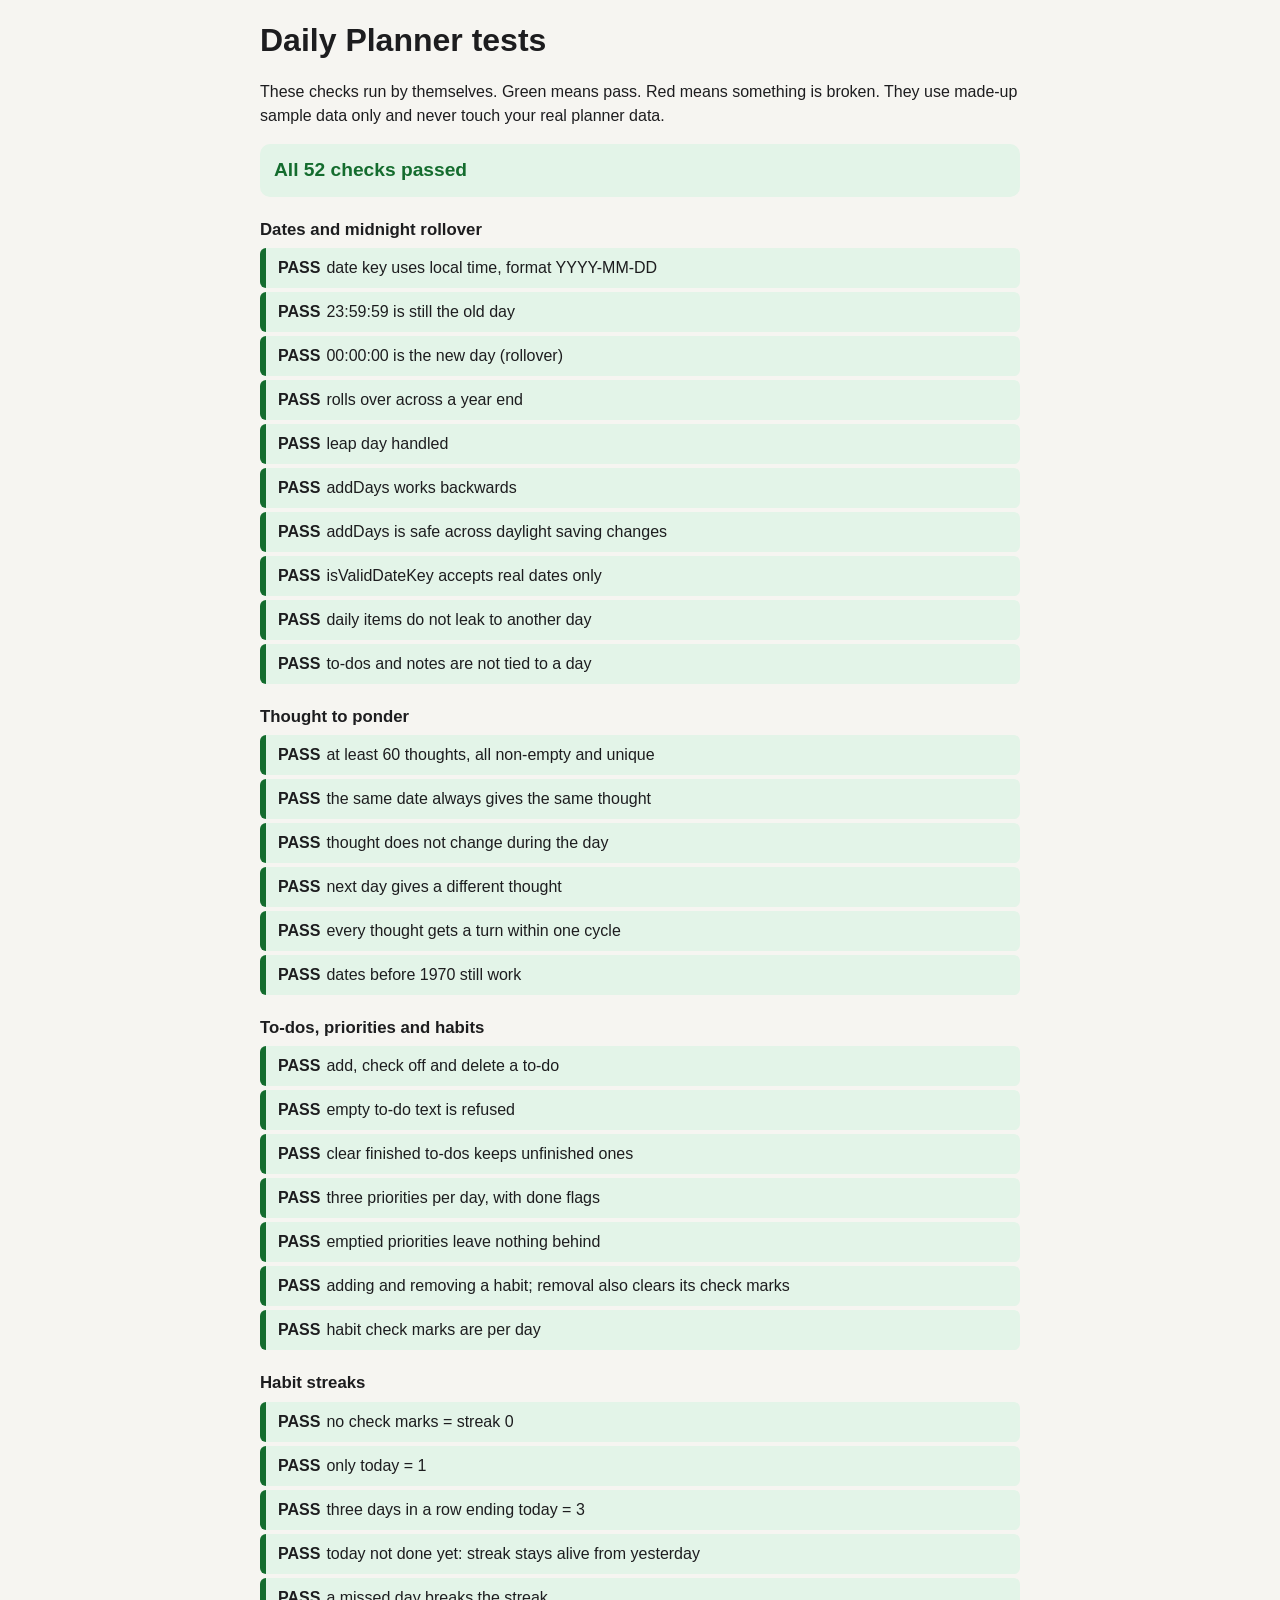
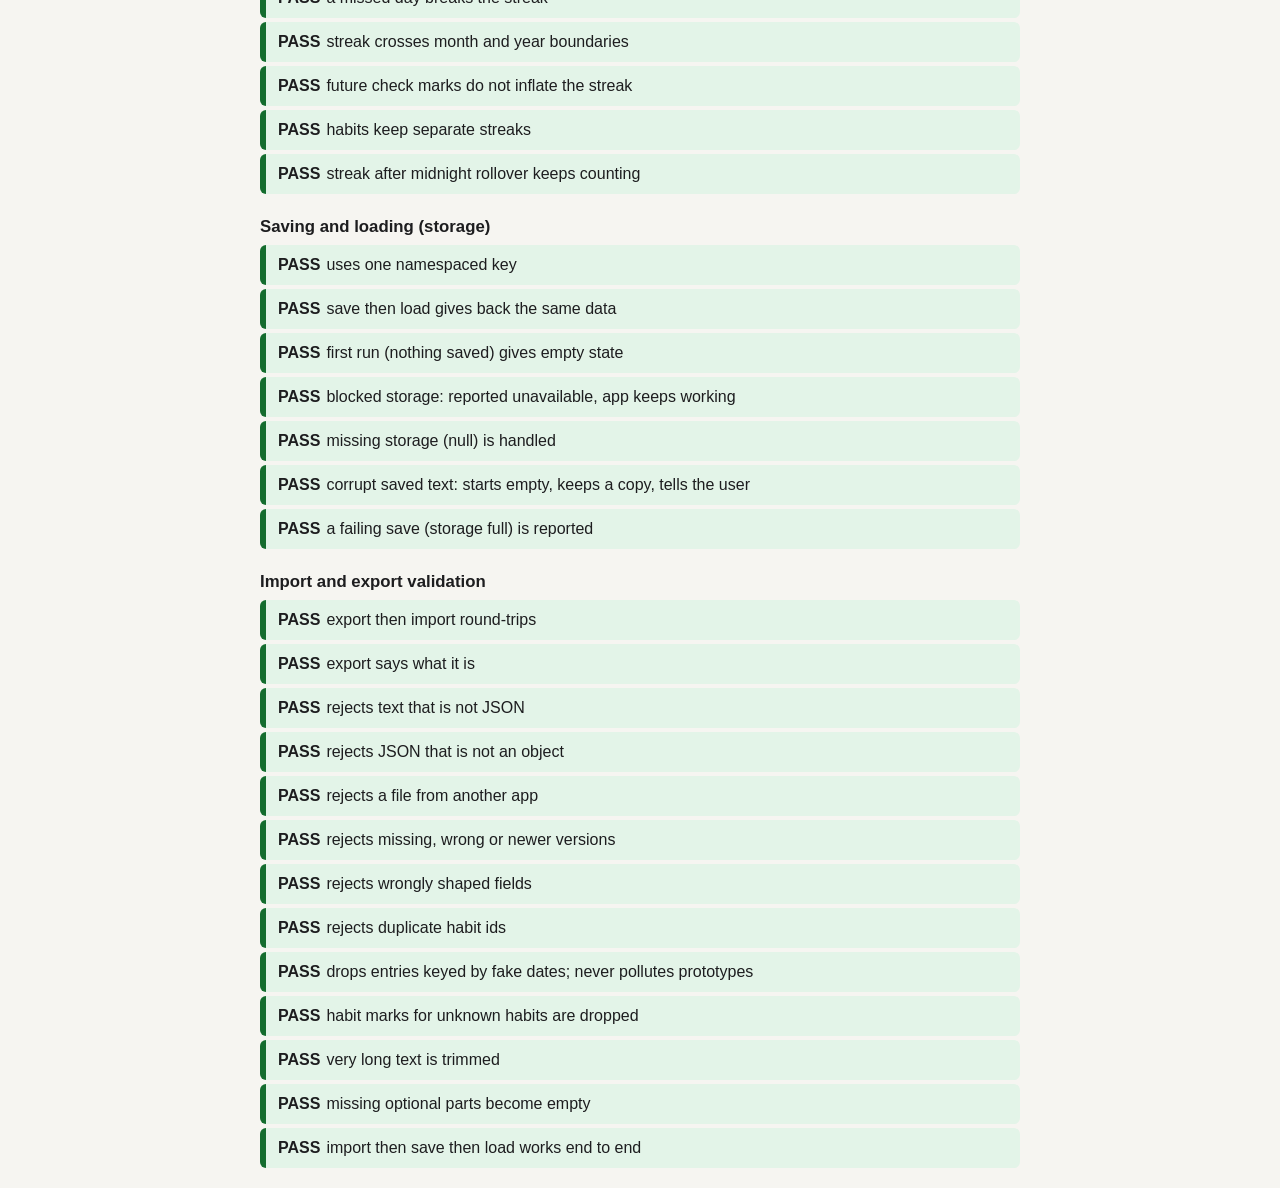
==== tests.html @ da404143 "Add tests.html: 52 automated checks for dates, streaks, storage and import" ====
<!DOCTYPE html>
<html lang="en">
<head>
  <meta charset="utf-8">
  <meta name="viewport" content="width=device-width, initial-scale=1">
  <title>Daily Planner tests</title>
  <meta name="color-scheme" content="light dark">
  <style>
    :root { --bg:#f6f5f1; --text:#1d1d1f; --pass:#146c2e; --pass-bg:#e3f4e8; --fail:#a4262c; --fail-bg:#fbe4e5; --line:#d6d4cc; }
    @media (prefers-color-scheme: dark) { :root { --bg:#121214; --text:#f2f2f4; --pass:#7fd49a; --pass-bg:#16301f; --fail:#ff9aa0; --fail-bg:#40191c; --line:#3a3a41; } }
    body { font: 16px/1.5 -apple-system, "Segoe UI", Roboto, sans-serif; background: var(--bg); color: var(--text); max-width: 760px; margin: 0 auto; padding: 16px; }
    h1 { margin: 0 0 4px; }
    #summary { font-size: 1.2rem; font-weight: 700; padding: 12px 14px; border-radius: 10px; margin: 12px 0; }
    #summary.pass { background: var(--pass-bg); color: var(--pass); }
    #summary.fail { background: var(--fail-bg); color: var(--fail); }
    h2 { font-size: 1.05rem; margin: 20px 0 6px; }
    ul { list-style: none; margin: 0; padding: 0; }
    li { padding: 8px 12px; border-left: 6px solid var(--line); margin: 4px 0; border-radius: 6px; }
    li.pass { border-color: var(--pass); background: var(--pass-bg); }
    li.fail { border-color: var(--fail); background: var(--fail-bg); }
    .mark { font-weight: 700; margin-right: 6px; }
    .msg { display: block; font-size: 0.9rem; opacity: 0.9; }
  </style>
</head>
<body>
  <h1>Daily Planner tests</h1>
  <p>These checks run by themselves. Green means pass. Red means something is broken. They use made-up sample data only and never touch your real planner data.</p>
  <div id="summary" role="status">Running&hellip;</div>
  <div id="results"></div>

  <!-- This page has no data-app attribute, so app.js loads only its logic. -->
  <script src="app.js"></script>
  <script>
  (function () {
    var P = window.Planner;
    var groups = [], current = null, passed = 0, failed = 0;

    function group(name) { current = { name: name, items: [] }; groups.push(current); }
    function test(name, fn) {
      try { fn(); current.items.push({ name: name, ok: true }); passed++; }
      catch (e) { current.items.push({ name: name, ok: false, msg: e && e.message ? e.message : String(e) }); failed++; }
    }
    function eq(actual, expected, label) {
      var a = JSON.stringify(actual), b = JSON.stringify(expected);
      if (a !== b) { throw new Error((label ? label + ': ' : '') + 'expected ' + b + ' but got ' + a); }
    }
    function ok(cond, label) { if (!cond) { throw new Error(label || 'condition was false'); } }

    // A pretend localStorage, so tests never touch the real one.
    function fakeStorage(opts) {
      opts = opts || {};
      var data = {};
      return {
        data: data,
        getItem: function (k) { return Object.prototype.hasOwnProperty.call(data, k) ? data[k] : null; },
        setItem: function (k, v) { if (opts.throws) { throw new Error('blocked'); } data[k] = String(v); },
        removeItem: function (k) { delete data[k]; }
      };
    }
    function sample() {
      var s = P.emptyState();
      P.addTodo(s, 'Sample task');
      var h = P.addHabit(s, 'Sample habit');
      P.setHabitDone(s, h.id, '2026-01-02', true);
      P.setPriorityText(s, '2026-01-02', 0, 'Sample priority');
      s.notes = 'Sample note';
      return s;
    }

    /* ---------- Dates and rollover ---------- */
    group('Dates and midnight rollover');
    test('date key uses local time, format YYYY-MM-DD', function () {
      eq(P.todayKey(new Date(2026, 0, 5, 9, 30)), '2026-01-05');
    });
    test('23:59:59 is still the old day', function () {
      eq(P.todayKey(new Date(2026, 5, 30, 23, 59, 59)), '2026-06-30');
    });
    test('00:00:00 is the new day (rollover)', function () {
      eq(P.todayKey(new Date(2026, 6, 1, 0, 0, 0)), '2026-07-01');
    });
    test('rolls over across a year end', function () {
      eq(P.todayKey(new Date(2027, 0, 1, 0, 0, 1)), '2027-01-01');
      eq(P.addDays('2026-12-31', 1), '2027-01-01');
    });
    test('leap day handled', function () {
      eq(P.addDays('2028-02-28', 1), '2028-02-29');
      eq(P.addDays('2027-02-28', 1), '2027-03-01');
    });
    test('addDays works backwards', function () {
      eq(P.addDays('2026-03-01', -1), '2026-02-28');
    });
    test('addDays is safe across daylight saving changes', function () {
      eq(P.addDays('2026-03-08', 1), '2026-03-09');
      eq(P.addDays('2026-11-01', 1), '2026-11-02');
      eq(P.addDays('2026-03-07', 3), '2026-03-10');
    });
    test('isValidDateKey accepts real dates only', function () {
      ok(P.isValidDateKey('2026-02-28'));
      ok(!P.isValidDateKey('2026-02-30'), 'Feb 30');
      ok(!P.isValidDateKey('2026-2-3'), 'no zero padding');
      ok(!P.isValidDateKey('__proto__'), '__proto__');
      ok(!P.isValidDateKey(20260101), 'a number');
      ok(!P.isValidDateKey(null), 'null');
    });
    test('daily items do not leak to another day', function () {
      var s = P.emptyState();
      P.setPriorityText(s, '2026-01-01', 0, 'Only on Jan 1');
      eq(P.getPriorities(s, '2026-01-01')[0].text, 'Only on Jan 1');
      eq(P.getPriorities(s, '2026-01-02')[0].text, '');
    });
    test('to-dos and notes are not tied to a day', function () {
      var s = P.emptyState();
      P.addTodo(s, 'Carry over'); s.notes = 'Keep me';
      // Nothing about a date is stored on them, so they appear every day.
      ok(!('date' in s.todos[0]), 'todo has no date');
      eq(s.notes, 'Keep me');
    });

    /* ---------- Thoughts ---------- */
    group('Thought to ponder');
    test('at least 60 thoughts, all non-empty and unique', function () {
      ok(P.THOUGHTS.length >= 60, 'only ' + P.THOUGHTS.length);
      var seen = {};
      P.THOUGHTS.forEach(function (t) {
        ok(typeof t === 'string' && t.length > 10, 'empty thought');
        ok(!seen[t], 'duplicate: ' + t); seen[t] = true;
      });
    });
    test('the same date always gives the same thought', function () {
      eq(P.thoughtFor('2026-05-05'), P.thoughtFor('2026-05-05'));
    });
    test('thought does not change during the day', function () {
      var morning = P.thoughtFor(P.todayKey(new Date(2026, 4, 5, 6, 0)));
      var night = P.thoughtFor(P.todayKey(new Date(2026, 4, 5, 23, 59)));
      eq(morning, night);
    });
    test('next day gives a different thought', function () {
      ok(P.thoughtFor('2026-05-05') !== P.thoughtFor('2026-05-06'));
    });
    test('every thought gets a turn within one cycle', function () {
      var seen = {}, d = '2026-01-01', n;
      for (n = 0; n < P.THOUGHTS.length; n++) { seen[P.thoughtFor(d)] = true; d = P.addDays(d, 1); }
      eq(Object.keys(seen).length, P.THOUGHTS.length);
    });
    test('dates before 1970 still work', function () {
      ok(typeof P.thoughtFor('1960-06-15') === 'string' && P.thoughtFor('1960-06-15').length > 0);
    });

    /* ---------- To-dos, priorities, habits ---------- */
    group('To-dos, priorities and habits');
    test('add, check off and delete a to-do', function () {
      var s = P.emptyState();
      var t = P.addTodo(s, '  Buy   sample milk ');
      eq(t.text, 'Buy sample milk', 'whitespace tidied');
      eq(s.todos.length, 1);
      P.toggleTodo(s, t.id); ok(s.todos[0].done, 'checked');
      P.toggleTodo(s, t.id); ok(!s.todos[0].done, 'unchecked');
      P.deleteTodo(s, t.id); eq(s.todos.length, 0);
    });
    test('empty to-do text is refused', function () {
      var s = P.emptyState();
      eq(P.addTodo(s, '   '), null); eq(s.todos.length, 0);
    });
    test('clear finished to-dos keeps unfinished ones', function () {
      var s = P.emptyState();
      var a = P.addTodo(s, 'A'); P.addTodo(s, 'B'); P.toggleTodo(s, a.id);
      eq(P.clearDoneTodos(s), 1); eq(s.todos.map(function (t) { return t.text; }), ['B']);
    });
    test('three priorities per day, with done flags', function () {
      var s = P.emptyState();
      eq(P.getPriorities(s, '2026-01-01').length, 3);
      P.setPriorityText(s, '2026-01-01', 2, 'Third'); P.setPriorityDone(s, '2026-01-01', 2, true);
      var p = P.getPriorities(s, '2026-01-01');
      eq(p[2], { text: 'Third', done: true });
      ok(!P.setPriorityText(s, '2026-01-01', 3, 'x'), 'index 3 refused');
    });
    test('emptied priorities leave nothing behind', function () {
      var s = P.emptyState();
      P.setPriorityText(s, '2026-01-01', 0, 'x'); P.setPriorityText(s, '2026-01-01', 0, '');
      eq(Object.keys(s.priorities).length, 0);
    });
    test('adding and removing a habit; removal also clears its check marks', function () {
      var s = P.emptyState();
      var h = P.addHabit(s, 'Sample habit');
      P.setHabitDone(s, h.id, '2026-01-01', true);
      ok(P.isHabitDone(s, h.id, '2026-01-01'));
      P.removeHabit(s, h.id);
      eq(s.habits.length, 0); eq(Object.keys(s.habitLog).length, 0);
    });
    test('habit check marks are per day', function () {
      var s = P.emptyState(); var h = P.addHabit(s, 'H');
      P.setHabitDone(s, h.id, '2026-01-01', true);
      ok(P.isHabitDone(s, h.id, '2026-01-01')); ok(!P.isHabitDone(s, h.id, '2026-01-02'));
      P.setHabitDone(s, h.id, '2026-01-01', false); ok(!P.isHabitDone(s, h.id, '2026-01-01'));
    });

    /* ---------- Streaks ---------- */
    group('Habit streaks');
    function streakWith(days, today) {
      var s = P.emptyState(); var h = P.addHabit(s, 'H');
      days.forEach(function (d) { P.setHabitDone(s, h.id, d, true); });
      return P.currentStreak(s, h.id, today);
    }
    test('no check marks = streak 0', function () { eq(streakWith([], '2026-03-10'), 0); });
    test('only today = 1', function () { eq(streakWith(['2026-03-10'], '2026-03-10'), 1); });
    test('three days in a row ending today = 3', function () {
      eq(streakWith(['2026-03-08', '2026-03-09', '2026-03-10'], '2026-03-10'), 3);
    });
    test('today not done yet: streak stays alive from yesterday', function () {
      eq(streakWith(['2026-03-08', '2026-03-09'], '2026-03-10'), 2);
    });
    test('a missed day breaks the streak', function () {
      eq(streakWith(['2026-03-07', '2026-03-08', '2026-03-10'], '2026-03-10'), 1);
      eq(streakWith(['2026-03-05', '2026-03-06'], '2026-03-10'), 0);
    });
    test('streak crosses month and year boundaries', function () {
      eq(streakWith(['2026-12-30', '2026-12-31', '2027-01-01', '2027-01-02'], '2027-01-02'), 4);
    });
    test('future check marks do not inflate the streak', function () {
      eq(streakWith(['2026-03-10', '2026-03-11', '2026-03-12'], '2026-03-10'), 1);
    });
    test('habits keep separate streaks', function () {
      var s = P.emptyState(); var a = P.addHabit(s, 'A'); var b = P.addHabit(s, 'B');
      P.setHabitDone(s, a.id, '2026-03-10', true); P.setHabitDone(s, a.id, '2026-03-09', true);
      P.setHabitDone(s, b.id, '2026-03-10', true);
      eq(P.currentStreak(s, a.id, '2026-03-10'), 2); eq(P.currentStreak(s, b.id, '2026-03-10'), 1);
    });
    test('streak after midnight rollover keeps counting', function () {
      var s = P.emptyState(); var h = P.addHabit(s, 'H');
      P.setHabitDone(s, h.id, '2026-03-09', true); P.setHabitDone(s, h.id, '2026-03-10', true);
      eq(P.currentStreak(s, h.id, P.todayKey(new Date(2026, 2, 10, 23, 59))), 2);
      eq(P.currentStreak(s, h.id, P.todayKey(new Date(2026, 2, 11, 0, 0))), 2, 'alive until the new day ends');
      eq(P.currentStreak(s, h.id, P.todayKey(new Date(2026, 2, 12, 0, 0))), 0, 'broken after a missed day');
    });

    /* ---------- Storage ---------- */
    group('Saving and loading (storage)');
    test('uses one namespaced key', function () {
      var fs = fakeStorage(); var store = P.createStore(fs);
      store.save(sample());
      eq(Object.keys(fs.data), [P.STORAGE_KEY]); eq(P.STORAGE_KEY, 'dailyPlanner.v1');
    });
    test('save then load gives back the same data', function () {
      var fs = fakeStorage(); var s = sample();
      P.createStore(fs).save(s);
      eq(P.createStore(fs).load(), s);
    });
    test('first run (nothing saved) gives empty state', function () {
      eq(P.createStore(fakeStorage()).load(), P.emptyState());
    });
    test('blocked storage: reported unavailable, app keeps working', function () {
      var store = P.createStore(fakeStorage({ throws: true }));
      ok(!store.available, 'available should be false');
      eq(store.save(sample()), false);
      ok(store.saveProblem, 'saveProblem set');
      eq(store.load().notes, 'Sample note', 'kept in memory for this visit');
    });
    test('missing storage (null) is handled', function () {
      var store = P.createStore(null); ok(!store.available); eq(store.load(), P.emptyState());
    });
    test('corrupt saved text: starts empty, keeps a copy, tells the user', function () {
      var fs = fakeStorage(); fs.data[P.STORAGE_KEY] = '{ not json';
      var store = P.createStore(fs);
      eq(store.load(), P.emptyState()); ok(store.loadProblem, 'loadProblem set');
      eq(fs.data[P.STORAGE_KEY + '.unreadable'], '{ not json');
    });
    test('a failing save (storage full) is reported', function () {
      var fs = fakeStorage(); var store = P.createStore(fs);
      fs.setItem = function () { throw new Error('quota'); };
      eq(store.save(sample()), false); ok(store.saveProblem);
    });

    /* ---------- Import / export ---------- */
    group('Import and export validation');
    function exported(mutate) {
      var env = P.buildExport(sample(), new Date(2026, 0, 2, 12, 0, 0));
      if (mutate) { mutate(env); }
      return JSON.stringify(env);
    }
    test('export then import round-trips', function () {
      var r = P.validateImport(exported());
      ok(r.ok, r.error);
      eq(r.state.todos.length, 1); eq(r.state.habits.length, 1); eq(r.state.notes, 'Sample note');
      eq(P.getPriorities(r.state, '2026-01-02')[0].text, 'Sample priority');
      ok(P.isHabitDone(r.state, r.state.habits[0].id, '2026-01-02'));
    });
    test('export says what it is', function () {
      var env = P.buildExport(P.emptyState());
      eq(env.app, 'dailyPlanner'); eq(env.version, 1); ok(typeof env.exportedAt === 'string');
    });
    test('rejects text that is not JSON', function () { ok(!P.validateImport('hello').ok); });
    test('rejects JSON that is not an object', function () {
      ok(!P.validateImport('[1,2,3]').ok); ok(!P.validateImport('null').ok); ok(!P.validateImport('"x"').ok);
    });
    test('rejects a file from another app', function () {
      ok(!P.validateImport(exported(function (e) { e.app = 'somethingElse'; })).ok);
      ok(!P.validateImport('{"todos":[]}').ok);
    });
    test('rejects missing, wrong or newer versions', function () {
      ok(!P.validateImport(exported(function (e) { delete e.version; })).ok, 'missing');
      ok(!P.validateImport(exported(function (e) { e.version = '1'; })).ok, 'text version');
      ok(!P.validateImport(exported(function (e) { e.version = 99; })).ok, 'newer');
    });
    test('rejects wrongly shaped fields', function () {
      ok(!P.validateImport(exported(function (e) { e.data.todos = 'nope'; })).ok, 'todos');
      ok(!P.validateImport(exported(function (e) { e.data.todos = [{ text: 5, done: false }]; })).ok, 'todo text');
      ok(!P.validateImport(exported(function (e) { e.data.todos = [{ text: 'a', done: 'yes' }]; })).ok, 'todo done');
      ok(!P.validateImport(exported(function (e) { e.data.habits = [{ name: 'x' }]; })).ok, 'habit id');
      ok(!P.validateImport(exported(function (e) { e.data.notes = 12; })).ok, 'notes');
      ok(!P.validateImport(exported(function (e) { e.data.priorities = []; })).ok, 'priorities');
      ok(!P.validateImport(exported(function (e) { e.data = 'x'; })).ok, 'data');
    });
    test('rejects duplicate habit ids', function () {
      ok(!P.validateImport(exported(function (e) {
        e.data.habits = [{ id: 'a', name: 'A' }, { id: 'a', name: 'B' }];
      })).ok);
    });
    test('drops entries keyed by fake dates; never pollutes prototypes', function () {
      var text = '{"app":"dailyPlanner","version":1,"data":{"priorities":{"__proto__":[{"text":"x","done":true},{},{}],"2026-13-45":[{"text":"x"}],"2026-01-03":[{"text":"ok"},{},{}]},"habitLog":{"__proto__":["a"],"constructor":["a"]}}}';
      var r = P.validateImport(text);
      ok(r.ok, r.error);
      eq(Object.keys(r.state.priorities), ['2026-01-03']);
      eq(Object.keys(r.state.habitLog).length, 0);
      ok(({}).done === undefined, 'Object.prototype untouched');
    });
    test('habit marks for unknown habits are dropped', function () {
      var r = P.validateImport(exported(function (e) { e.data.habitLog['2026-01-05'] = ['ghost']; }));
      ok(r.ok); ok(!r.state.habitLog['2026-01-05']);
    });
    test('very long text is trimmed', function () {
      var r = P.validateImport(exported(function (e) { e.data.todos[0].text = new Array(2001).join('a'); }));
      ok(r.ok); eq(r.state.todos[0].text.length, 500);
    });
    test('missing optional parts become empty', function () {
      var r = P.validateImport('{"app":"dailyPlanner","version":1,"data":{}}');
      ok(r.ok); eq(r.state, P.emptyState());
    });
    test('import then save then load works end to end', function () {
      var r = P.validateImport(exported()); var fs = fakeStorage();
      P.createStore(fs).save(r.state);
      eq(P.createStore(fs).load().notes, 'Sample note');
    });

    /* ---------- Show results ---------- */
    var out = document.getElementById('results');
    groups.forEach(function (g) {
      var h = document.createElement('h2'); h.textContent = g.name; out.appendChild(h);
      var ul = document.createElement('ul');
      g.items.forEach(function (it) {
        var li = document.createElement('li'); li.className = it.ok ? 'pass' : 'fail';
        var mark = document.createElement('span'); mark.className = 'mark'; mark.textContent = it.ok ? 'PASS' : 'FAIL';
        li.appendChild(mark); li.appendChild(document.createTextNode(it.name));
        if (!it.ok) { var m = document.createElement('span'); m.className = 'msg'; m.textContent = it.msg; li.appendChild(m); }
        ul.appendChild(li);
      });
      out.appendChild(ul);
    });
    var sum = document.getElementById('summary');
    sum.className = failed ? 'fail' : 'pass';
    sum.textContent = failed ? failed + ' failed, ' + passed + ' passed' : 'All ' + passed + ' checks passed';
    document.title = (failed ? 'FAIL' : 'PASS') + ' - Daily Planner tests';
  })();
  </script>
</body>
</html>
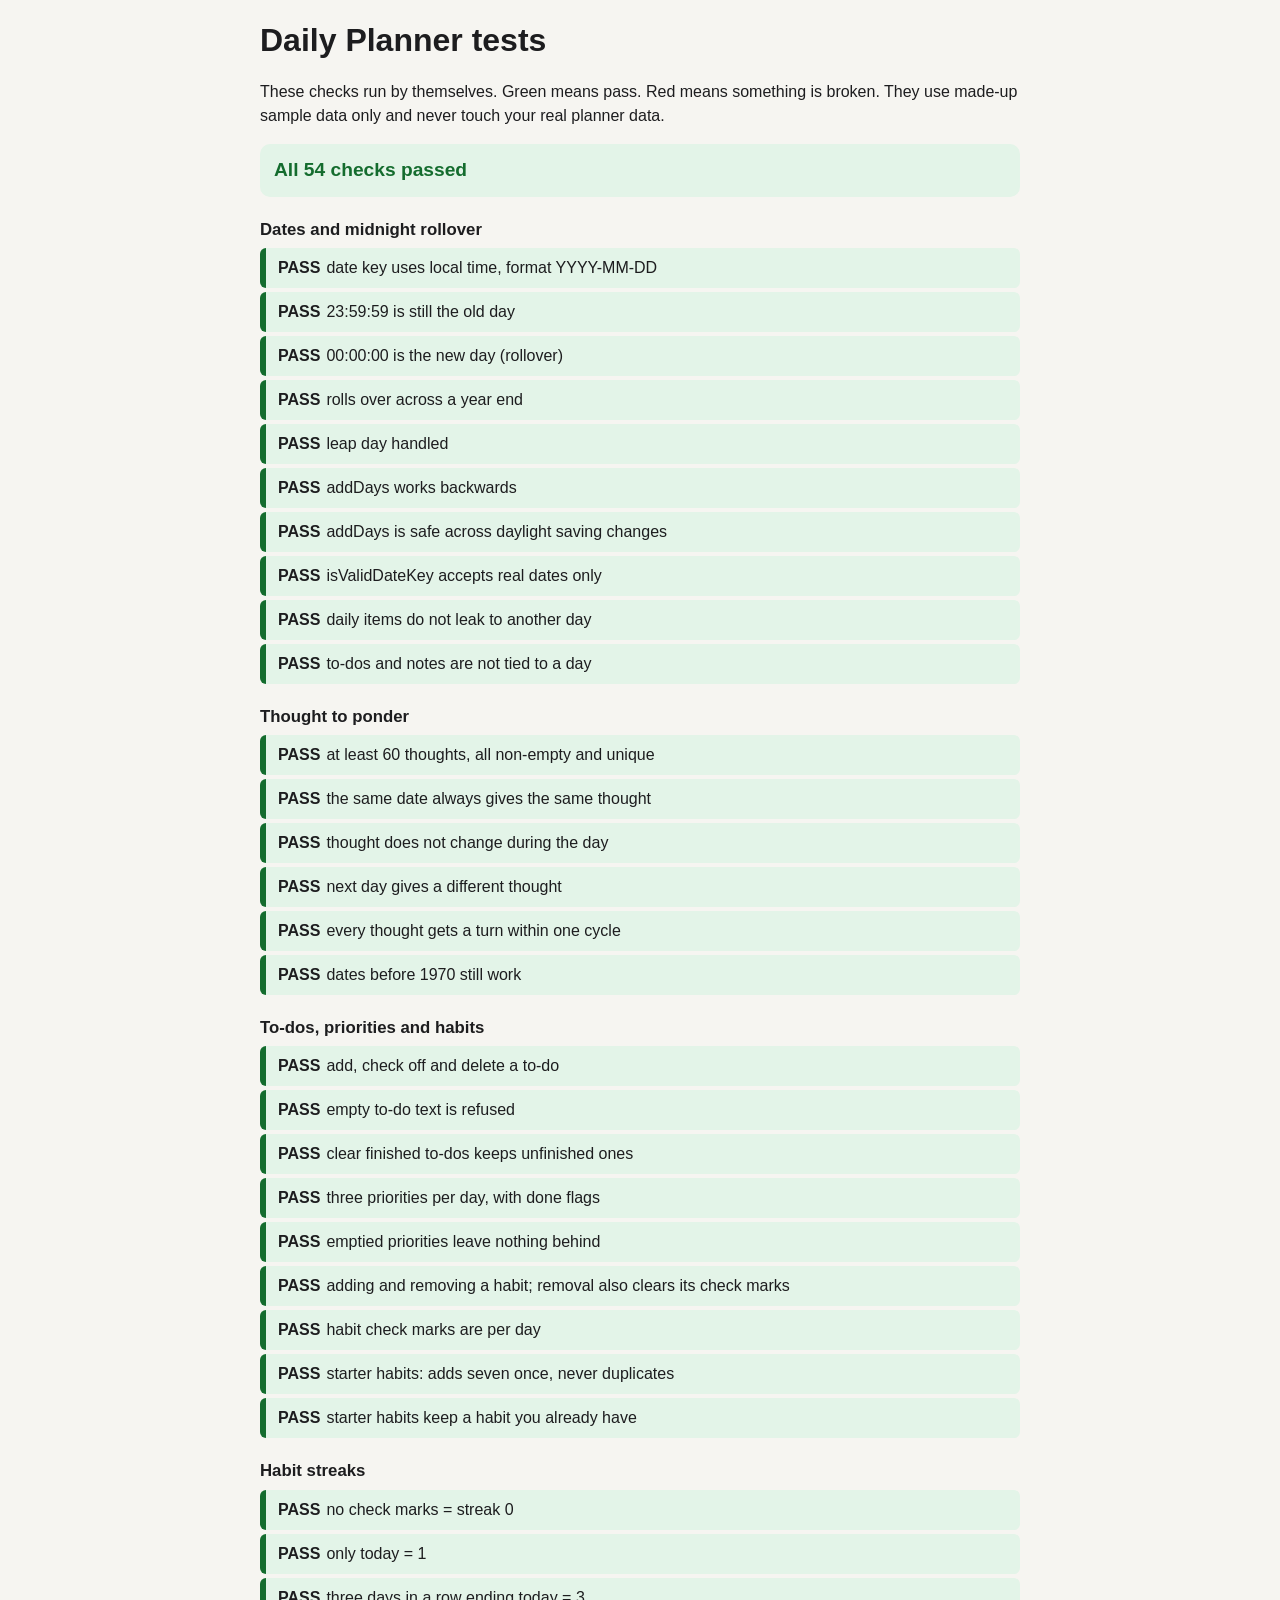
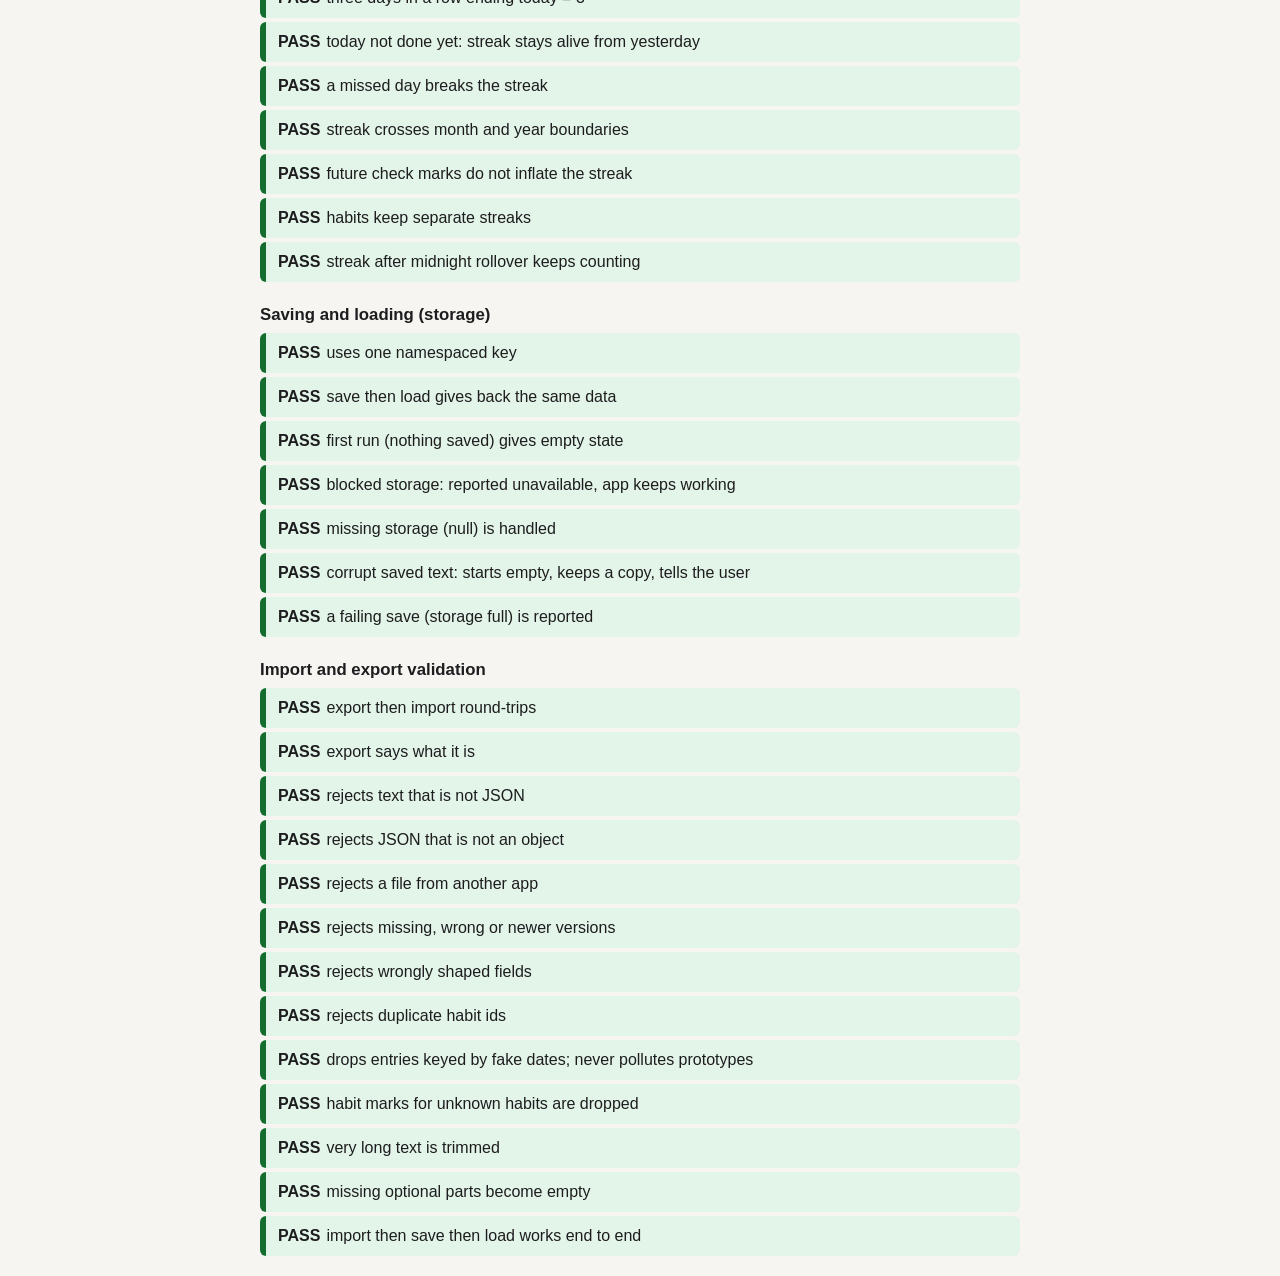
==== commit cf585cd5: "Add 'Add 7 starter habits' button (one per longevity area) Only adds habits that are missing, so rep" ====
--- a/tests.html
+++ b/tests.html
@@ -194,6 +194,16 @@
       P.setHabitDone(s, h.id, '2026-01-01', false); ok(!P.isHabitDone(s, h.id, '2026-01-01'));
     });
 
+    test('starter habits: adds seven once, never duplicates', function () {
+      var s = P.emptyState();
+      eq(P.addStarterHabits(s), 7); eq(s.habits.length, 7);
+      eq(P.addStarterHabits(s), 0); eq(s.habits.length, 7);
+    });
+    test('starter habits keep a habit you already have', function () {
+      var s = P.emptyState(); P.addHabit(s, P.STARTER_HABITS[0]);
+      eq(P.addStarterHabits(s), 6); eq(s.habits.length, 7);
+    });
+
     /* ---------- Streaks ---------- */
     group('Habit streaks');
     function streakWith(days, today) {
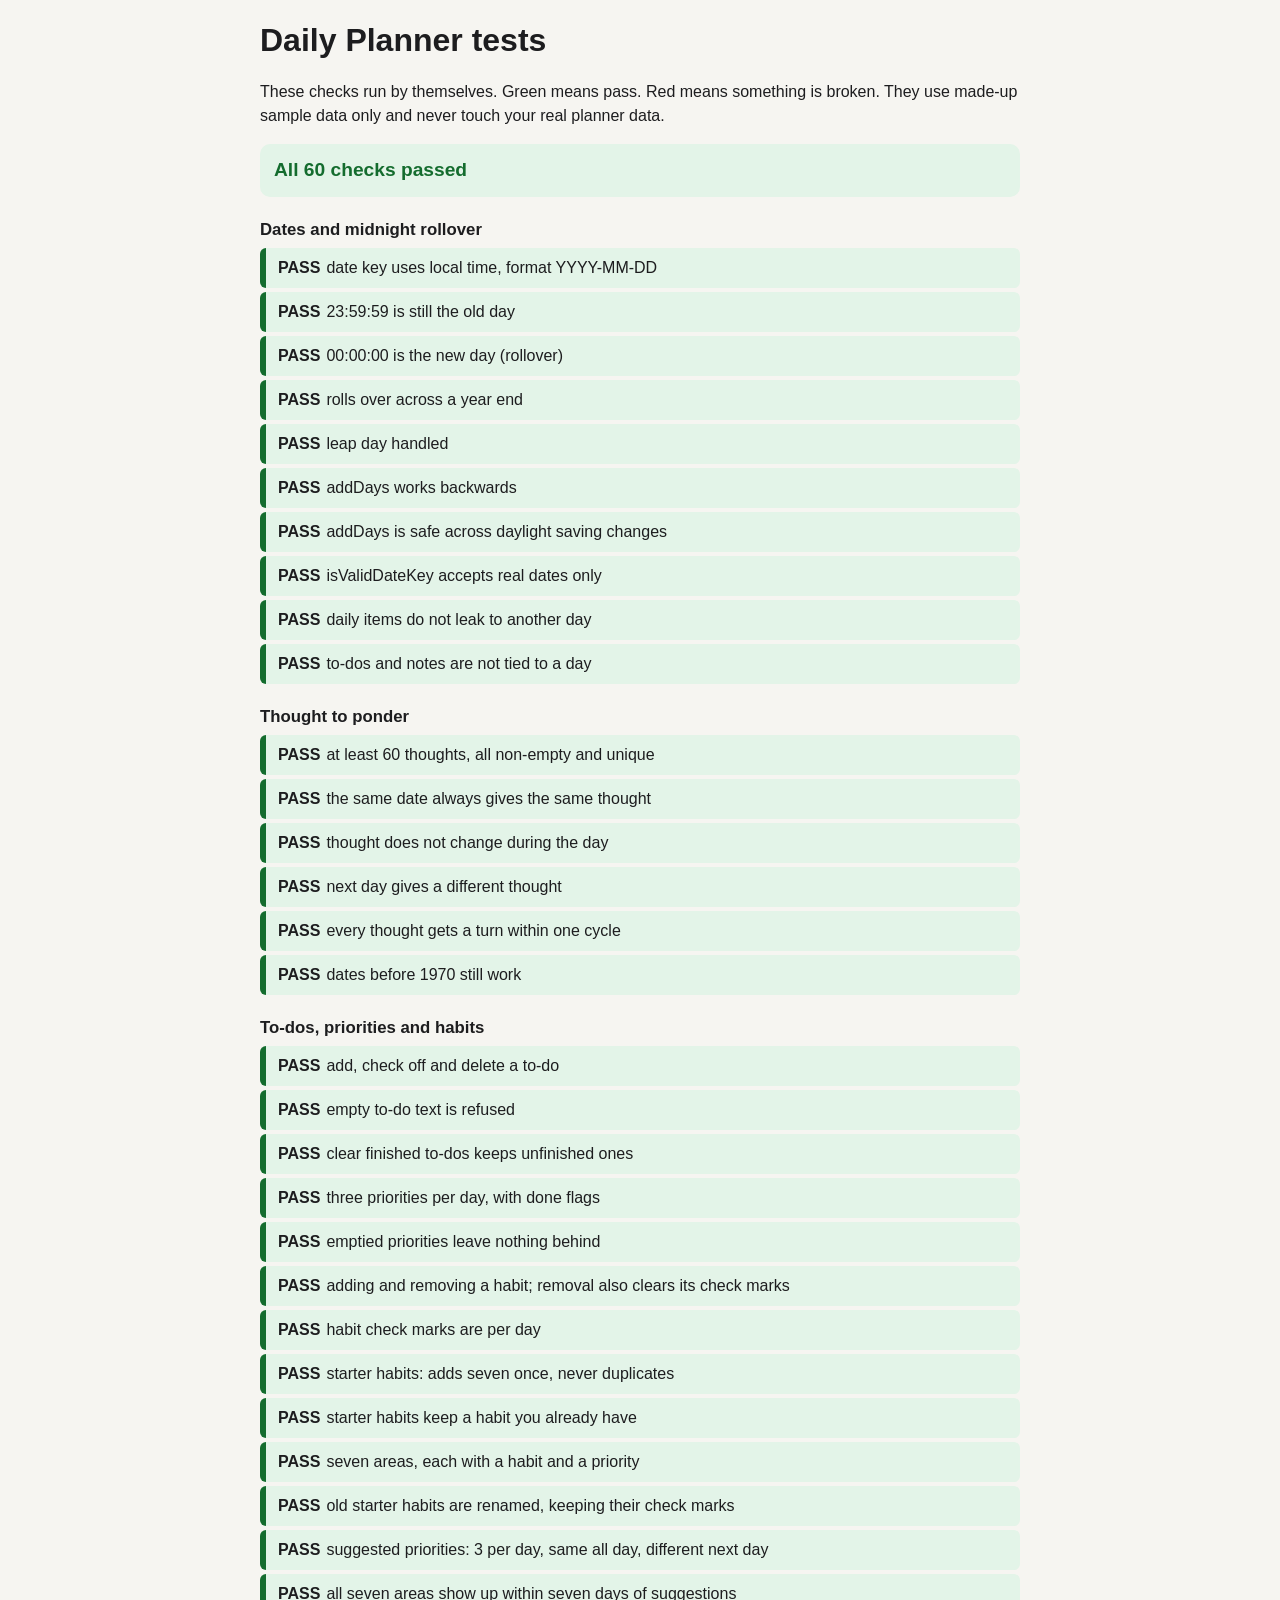
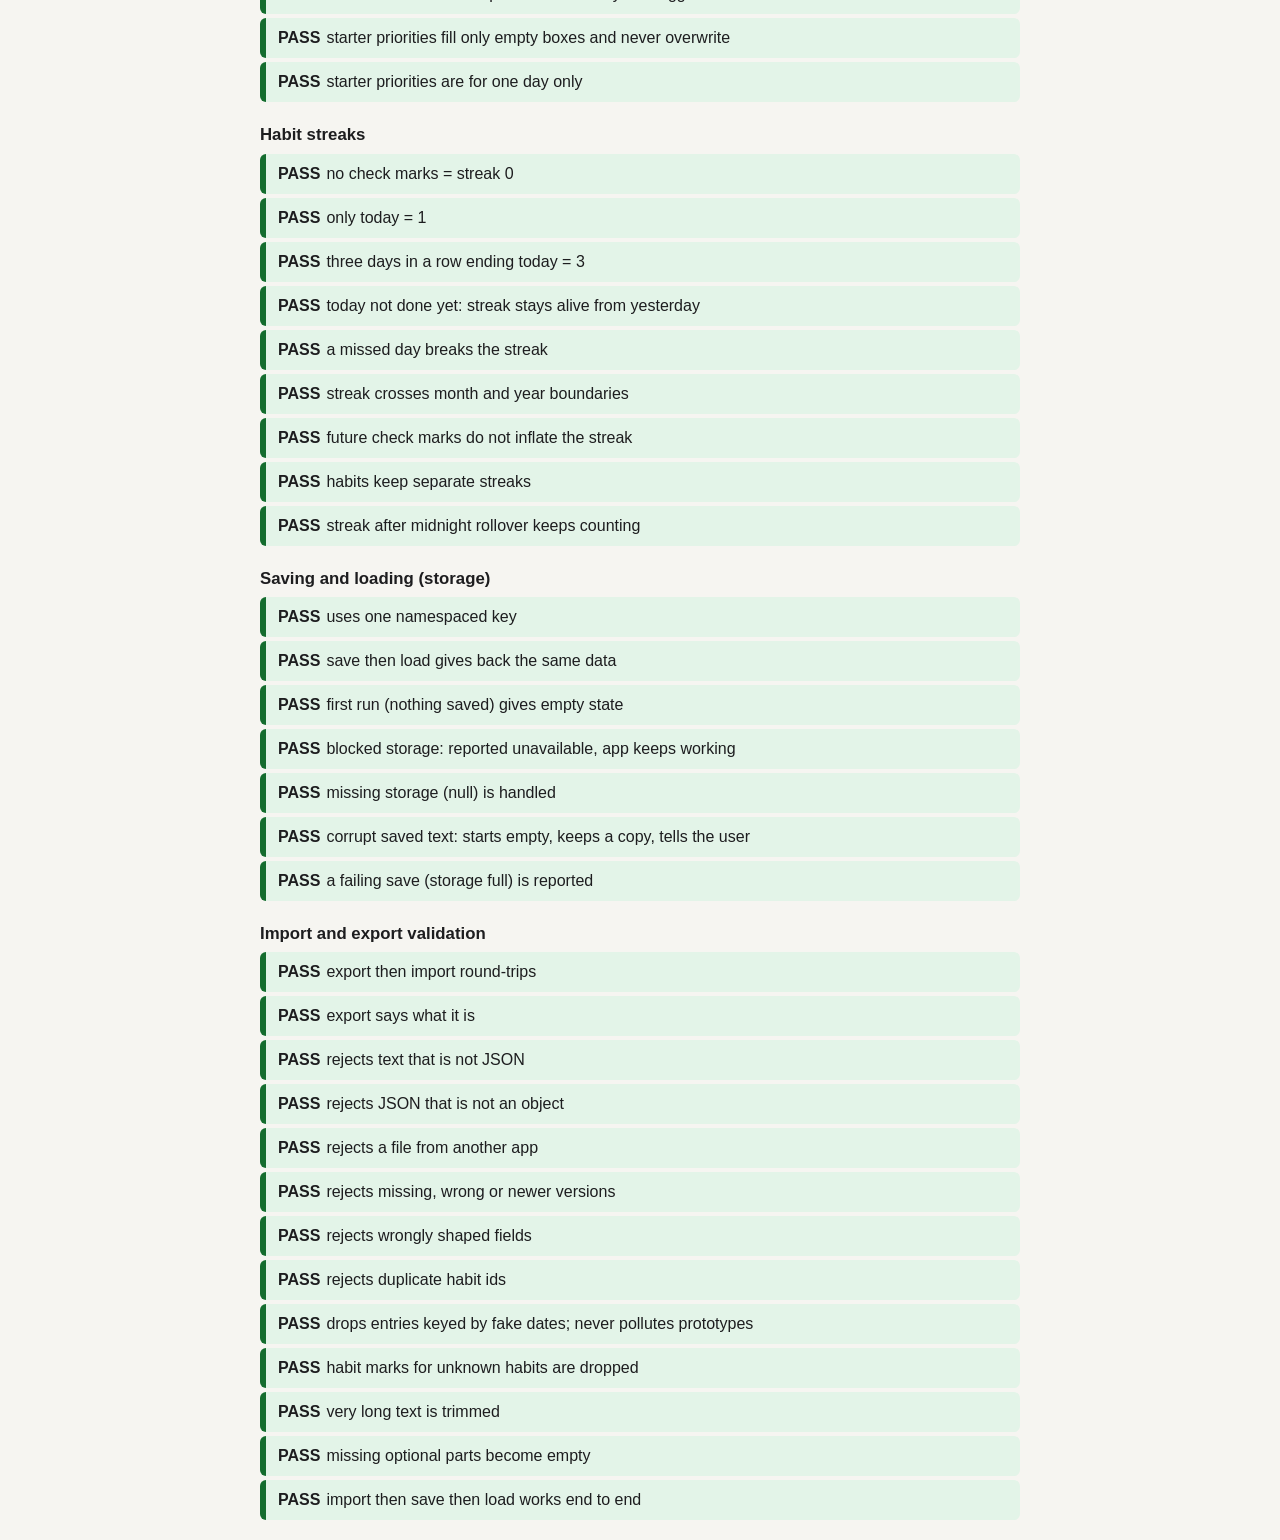
==== commit bd6caef0: "Use the seven Healthspan-360 areas for starter habits; add suggested priorities Habits: one per area" ====
--- a/tests.html
+++ b/tests.html
@@ -204,6 +204,38 @@
       eq(P.addStarterHabits(s), 6); eq(s.habits.length, 7);
     });
 
+    test('seven areas, each with a habit and a priority', function () {
+      eq(P.AREAS.length, 7);
+      P.AREAS.forEach(function (a) { ok(a.habit && a.priority, 'missing text'); });
+    });
+    test('old starter habits are renamed, keeping their check marks', function () {
+      var s = P.emptyState(); var h = P.addHabit(s, 'Move: exercise or walk 20+ minutes');
+      P.setHabitDone(s, h.id, '2026-01-01', true);
+      eq(P.addStarterHabits(s), 6); eq(s.habits.length, 7);
+      eq(s.habits[0].name, P.STARTER_HABITS[0]); ok(P.isHabitDone(s, h.id, '2026-01-01'));
+    });
+    test('suggested priorities: 3 per day, same all day, different next day', function () {
+      eq(P.suggestedPriorities('2026-05-05').length, 3);
+      eq(P.suggestedPriorities('2026-05-05'), P.suggestedPriorities('2026-05-05'));
+      ok(P.suggestedPriorities('2026-05-05')[0] !== P.suggestedPriorities('2026-05-06')[0]);
+    });
+    test('all seven areas show up within seven days of suggestions', function () {
+      var seen = {}, d = '2026-05-01', n;
+      for (n = 0; n < 7; n++) { P.suggestedPriorities(d).forEach(function (t) { seen[t] = true; }); d = P.addDays(d, 1); }
+      eq(Object.keys(seen).length, 7);
+    });
+    test('starter priorities fill only empty boxes and never overwrite', function () {
+      var s = P.emptyState(); P.setPriorityText(s, '2026-05-05', 1, 'My own');
+      eq(P.addStarterPriorities(s, '2026-05-05'), 2);
+      var p = P.getPriorities(s, '2026-05-05');
+      eq(p[1].text, 'My own'); ok(p[0].text && p[2].text);
+      eq(P.addStarterPriorities(s, '2026-05-05'), 0);
+    });
+    test('starter priorities are for one day only', function () {
+      var s = P.emptyState(); P.addStarterPriorities(s, '2026-05-05');
+      eq(P.getPriorities(s, '2026-05-06')[0].text, '');
+    });
+
     /* ---------- Streaks ---------- */
     group('Habit streaks');
     function streakWith(days, today) {
